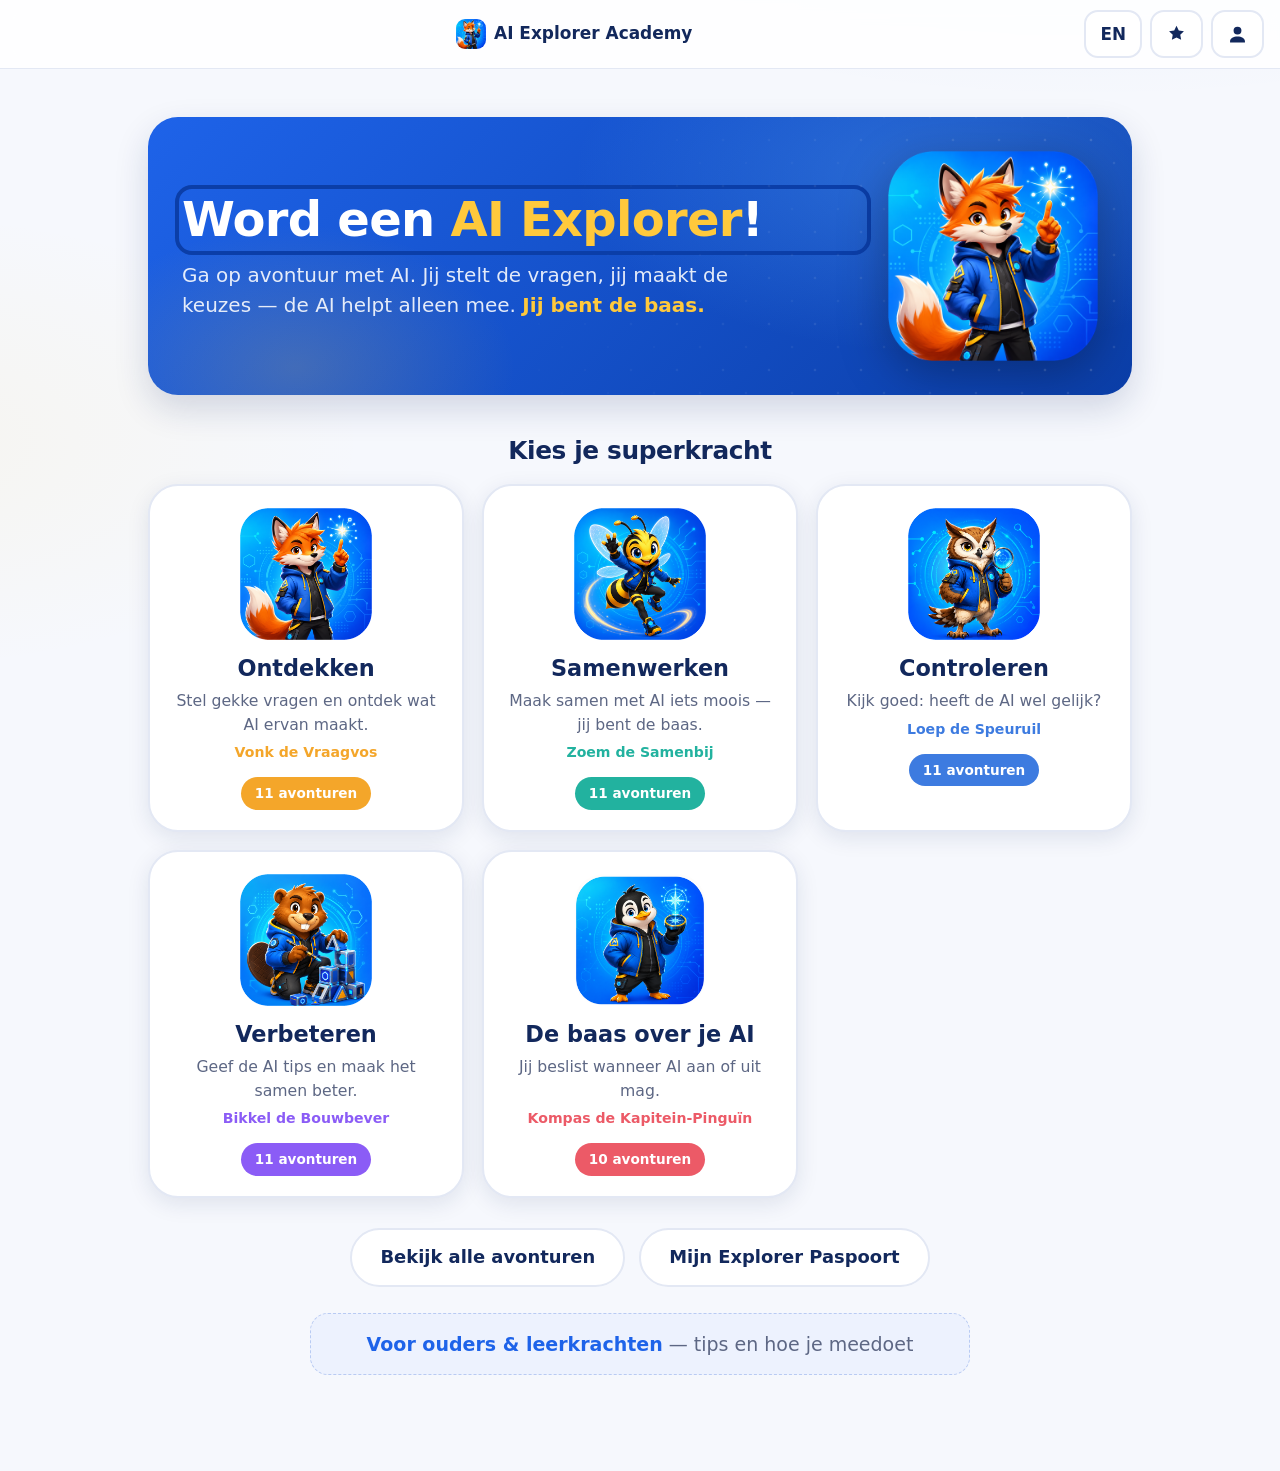
==== app.html @ ae183aa2 "v3.1: verkoopwebsite, paspoort-badges, app op app.html, telefoon-fixes" ====
<!DOCTYPE html>
<html lang="nl">
<head>
  <meta charset="utf-8" />
  <meta name="viewport" content="width=device-width, initial-scale=1, viewport-fit=cover" />
  <meta name="theme-color" content="#FDF9F3" />
  <title>AI Explorer Academy</title>
  <meta name="description" content="Speelse AI-avonturen voor kinderen (9–12) om samen met een volwassene nieuwsgierig, kritisch en zelfstandig met AI te leren omgaan. Playful AI adventures for kids to learn to stay in charge of AI." />
  <meta property="og:title" content="AI Explorer Academy" />
  <meta property="og:description" content="Mini AI-avonturen voor kinderen: AI is het vertrekpunt, niet het eindpunt — de mens houdt de regie." />
  <meta property="og:type" content="website" />
  <link rel="stylesheet" href="styles.css?v=5" />
  <link rel="manifest" href="manifest.json" />
  <link rel="icon" href="icon-192.png" />
  <link rel="apple-touch-icon" href="apple-touch-icon.png" />
</head>
<body>
  <a class="skip-link" href="#app">Naar de inhoud</a>
  <div id="app" role="main">
    <!-- De app wordt hier door app.js opgebouwd. -->
    <noscript>
      <p style="padding:2rem;font-size:1.2rem">
        Zet JavaScript aan om AI Explorer Academy te gebruiken. /
        Please enable JavaScript to use AI Explorer Academy.
      </p>
    </noscript>
  </div>

  <!-- Configuratie & taal -->
  <script src="config.js?v=5"></script>
  <script src="i18n.js?v=5"></script>
  <!-- Kaartdata (data-gedreven; nieuwe kaart = object toevoegen, geen code) -->
  <script src="cards-nl.js?v=5"></script>
  <script src="cards-en.js?v=5"></script>
  <!-- Voortgang lokaal op het apparaat -->
  <script src="storage.js?v=5"></script>
  <!-- De app zelf -->
  <script src="app.js?v=5"></script>
  <script>
    // Installeerbaar + offline (PWA). Werkt alleen via https of localhost;
    // bij openen als los bestand (file://) draait de app gewoon zonder.
    if ('serviceWorker' in navigator &&
        (location.protocol === 'https:' || location.hostname === 'localhost' || location.hostname === '127.0.0.1')) {
      navigator.serviceWorker.register('sw.js').catch(function () {});
    }
  </script>
</body>
</html>
---- styles.css ----
/* ============================================================
   AI Explorer Academy — stijl v3 "Explorer Blue"
   Professioneel en gelikt voor 9–12 jaar (niet kinderachtig):
   diep Explorer-blauw + energiek geel, veel wit, grote tikdoelen,
   hoog contrast. Merktaal volgt de mascotte-artwork.
   ============================================================ */

:root {
  /* Merk */
  --blue: #1E63E9;           /* Explorer-blauw (knoppen, accenten) */
  --blue-deep: #0B3EA8;      /* diep blauw (hero, gradients) */
  --blue-ink: #12285C;       /* donkerblauwe tekst op licht */
  --yellow: #FFC93C;         /* energie-geel (CTA's, highlights) */
  --yellow-deep: #F5A800;

  --bg: #F6F8FD;             /* koel, licht canvas */
  --surface: #FFFFFF;
  --ink: #1C2440;
  --ink-soft: #5D6784;
  --line: #E3E8F4;
  --focus: #0B3EA8;

  --sp: var(--blue);         /* per superpower overschreven */
  --sp-soft: #E4EDFD;

  --radius: 22px;
  --radius-lg: 30px;
  --tap: 56px;
  --shadow: 0 6px 22px rgba(18, 40, 92, 0.10);
  --shadow-lift: 0 14px 34px rgba(18, 40, 92, 0.16);
  --glow: 0 0 0 3px rgba(30, 99, 233, 0.18);

  --font: system-ui, -apple-system, "Segoe UI", Roboto, "Helvetica Neue", Arial, sans-serif;
}

* { box-sizing: border-box; }
html { -webkit-text-size-adjust: 100%; }

body {
  margin: 0;
  font-family: var(--font);
  color: var(--ink);
  background:
    radial-gradient(1200px 500px at 85% -200px, rgba(30, 99, 233, 0.08), transparent 60%),
    radial-gradient(900px 420px at -10% 30%, rgba(255, 201, 60, 0.07), transparent 55%),
    var(--bg);
  font-size: 18px;
  line-height: 1.5;
  -webkit-font-smoothing: antialiased;
}

/* Toegankelijk: zichtbare focus overal */
a:focus-visible, button:focus-visible, input:focus-visible,
textarea:focus-visible, summary:focus-visible, [tabindex]:focus-visible {
  outline: 4px solid var(--focus);
  outline-offset: 3px;
  border-radius: 10px;
}

.skip-link {
  position: absolute; left: -999px; top: 0;
  background: var(--blue-ink); color: #fff; padding: 12px 18px; z-index: 100;
  border-radius: 0 0 12px 0; font-weight: 700; text-decoration: none;
}
.skip-link:focus { left: 0; }

h1, h2, h3 { line-height: 1.15; letter-spacing: -0.015em; }
button { font-family: inherit; cursor: pointer; }
img { max-width: 100%; }

/* ---------- Layout ---------- */
.screen { max-width: 1040px; margin: 0 auto; padding: 20px 20px 90px; }

/* ---------- Topbar ---------- */
.topbar {
  position: sticky; top: 0; z-index: 30;
  display: flex; align-items: center; gap: 12px;
  padding: 10px 16px;
  background: rgba(255, 255, 255, 0.85);
  backdrop-filter: blur(10px);
  border-bottom: 1px solid var(--line);
}
.brand {
  display: flex; align-items: center; gap: 8px;
  margin: 0 auto; text-decoration: none; color: var(--blue-ink);
  font-weight: 900; font-size: 1.06rem;
}
.brand-logo { width: 30px; height: 30px; border-radius: 9px; display: block; }
.brand-name { white-space: nowrap; }
.topnav { display: flex; gap: 8px; }

.iconbtn {
  min-height: 48px; min-width: 48px;
  display: inline-flex; align-items: center; justify-content: center;
  gap: 6px; padding: 0 14px;
  background: var(--surface); border: 2px solid var(--line);
  border-radius: 14px; color: var(--blue-ink); font-weight: 800; font-size: 1.05rem;
  text-decoration: none; transition: border-color .15s ease, box-shadow .15s ease;
}
.iconbtn:hover { border-color: var(--blue); box-shadow: var(--glow); }
.iconbtn svg { display: block; color: var(--blue-ink); }
.iconbtn.ghost { border: none; background: transparent; visibility: hidden; box-shadow: none; }
.iconbtn:active { transform: translateY(1px); }
.iconbtn.adult { font-size: 1.15rem; }

@media (max-width: 560px) { .brand-name { display: none; } }

/* ---------- Home / hero ---------- */
.hero { padding: 22px 0 6px; }
.hero-inner {
  position: relative;
  display: flex; align-items: center; gap: 24px;
  background:
    radial-gradient(600px 300px at 80% 20%, rgba(90, 170, 255, 0.35), transparent 60%),
    radial-gradient(400px 260px at 15% 90%, rgba(255, 201, 60, 0.18), transparent 55%),
    linear-gradient(135deg, #1E63E9 0%, #0B3EA8 100%);
  border-radius: var(--radius-lg);
  padding: 34px 34px;
  color: #fff;
  box-shadow: var(--shadow-lift);
  overflow: hidden;
}
/* subtiel circuit-patroon zoals in de artwork */
.hero-inner::before {
  content: ""; position: absolute; inset: 0; pointer-events: none;
  background-image:
    radial-gradient(rgba(255,255,255,0.16) 1.5px, transparent 1.6px),
    radial-gradient(rgba(255,255,255,0.10) 1.5px, transparent 1.6px);
  background-size: 46px 46px, 46px 46px;
  background-position: 0 0, 23px 23px;
  mask-image: linear-gradient(115deg, transparent 40%, #000 95%);
  -webkit-mask-image: linear-gradient(115deg, transparent 40%, #000 95%);
}
.hero-text { flex: 1; min-width: 0; }
.hero-title { font-size: clamp(1.9rem, 5vw, 3rem); margin: 0 0 12px; font-weight: 900; }
.hero-hi { color: var(--yellow); }
.hero-sub {
  font-size: clamp(1.02rem, 2.2vw, 1.25rem);
  margin: 0; color: rgba(255, 255, 255, 0.88); max-width: 560px;
}
.hero-sub strong { color: var(--yellow); }
.hero-mascot {
  width: clamp(130px, 22vw, 210px); flex-shrink: 0;
  filter: drop-shadow(0 12px 24px rgba(0, 0, 0, 0.3));
}

.section-title { text-align: center; font-size: 1.55rem; margin: 36px 0 18px; color: var(--blue-ink); }

/* ---------- Superpower-tegels ---------- */
.power-grid {
  display: grid; gap: 18px;
  grid-template-columns: repeat(auto-fit, minmax(280px, 1fr));
}
.power-tile {
  display: flex; flex-direction: column; align-items: center; text-align: center; gap: 4px;
  padding: 22px 20px 20px; border-radius: var(--radius-lg);
  background: var(--surface); border: 2px solid var(--line);
  box-shadow: var(--shadow); text-decoration: none; color: var(--ink);
  transition: transform .14s ease, box-shadow .14s ease, border-color .14s ease;
}
.power-tile:hover {
  transform: translateY(-5px);
  box-shadow: var(--shadow-lift);
  border-color: var(--sp);
}
.power-img { width: 132px; height: 132px; border-radius: 26px; }
.power-name { font-size: 1.4rem; font-weight: 900; color: var(--blue-ink); margin-top: 8px; }
.power-desc { color: var(--ink-soft); font-size: 0.98rem; }
.power-mascot { font-size: .88rem; font-weight: 700; color: var(--sp); margin-top: 2px; }
.power-count {
  margin-top: 10px;
  background: var(--sp); color: #fff; font-weight: 800; font-size: .85rem;
  padding: 6px 14px; border-radius: 999px;
}

.home-actions {
  display: flex; flex-wrap: wrap; gap: 14px; justify-content: center;
  margin: 30px 0 20px;
}
.bigbtn {
  min-height: var(--tap);
  display: inline-flex; align-items: center; justify-content: center; gap: 8px;
  padding: 14px 28px; border-radius: 999px;
  font-size: 1.12rem; font-weight: 900; text-decoration: none;
  border: none; transition: transform .12s ease, box-shadow .12s ease, filter .12s ease;
}
.bigbtn.primary {
  background: var(--yellow); color: var(--blue-ink);
  box-shadow: 0 6px 0 var(--yellow-deep), var(--shadow);
}
.bigbtn.primary:active { transform: translateY(3px); box-shadow: 0 3px 0 var(--yellow-deep); }
.bigbtn.ghost { background: var(--surface); color: var(--blue-ink); border: 2px solid var(--line); }
.bigbtn.ghost:hover { border-color: var(--blue); box-shadow: var(--glow); }

.adult-strip {
  display: block; text-align: center; margin: 26px auto 0; max-width: 660px;
  padding: 16px; border-radius: 18px; text-decoration: none;
  background: #EDF2FE; color: var(--ink-soft); border: 1px dashed #B9CBF3;
}
.adult-strip strong { color: var(--blue); }

/* ---------- Bibliotheek ---------- */
.screen-title { font-size: 1.85rem; margin: 8px 0 18px; color: var(--blue-ink); }

.filters {
  background: var(--surface); border: 1px solid var(--line);
  border-radius: var(--radius); padding: 14px 16px; box-shadow: var(--shadow);
  margin-bottom: 16px;
}
.frow { display: flex; flex-wrap: wrap; align-items: center; gap: 10px; padding: 6px 0; }
.frow + .frow { border-top: 1px solid var(--line); }
.frow-label { min-width: 104px; font-weight: 800; color: var(--ink-soft); }
.frow-chips { display: flex; flex-wrap: wrap; gap: 8px; }

.fchip {
  min-height: 44px; padding: 8px 14px;
  border-radius: 999px; border: 2px solid var(--line);
  background: var(--surface); color: var(--ink); font-weight: 700; font-size: .95rem;
  display: inline-flex; align-items: center; gap: 7px;
}
.fchip-sym { width: 20px; height: 20px; border-radius: 5px; }
.fchip .fcount {
  font-size: .78rem; font-weight: 800; color: var(--blue);
  background: #E4EDFD; border-radius: 999px; padding: 2px 8px;
}
.fchip.active { background: var(--blue); color: #fff; border-color: var(--blue); }
.fchip.active .fcount { background: rgba(255, 255, 255, 0.25); color: #fff; }
.fchip.zero { opacity: .38; cursor: not-allowed; }
.fchip:not(.zero):not(.active):hover { border-color: var(--blue); }
.fchip:active:not(.zero) { transform: translateY(1px); }

.clear-filters {
  margin-top: 8px; background: transparent; border: none;
  color: #D14343; font-weight: 800; padding: 8px 4px; font-size: 1rem;
}
.clear-filters[hidden] { display: none; }

.result-count { color: var(--ink-soft); font-weight: 700; margin: 6px 2px 14px; }

.tile-grid {
  display: grid; gap: 16px;
  grid-template-columns: repeat(auto-fill, minmax(260px, 1fr));
}
.tile {
  display: flex; flex-direction: column; gap: 10px;
  padding: 18px; border-radius: var(--radius);
  background: var(--surface); border: 2px solid var(--line);
  border-top: 8px solid var(--sp);
  box-shadow: var(--shadow); text-decoration: none; color: var(--ink);
  transition: transform .13s ease, box-shadow .13s ease, border-color .13s ease;
}
.tile:hover { transform: translateY(-4px); box-shadow: var(--shadow-lift); border-color: var(--sp); }
.tile-top { display: flex; justify-content: space-between; align-items: center; }
.tile-sp {
  display: inline-flex; align-items: center; gap: 7px;
  font-weight: 800; font-size: .85rem; color: var(--blue-ink);
}
.tile-symbol { width: 30px; height: 30px; border-radius: 8px; }
.tile-fav {
  width: 28px; height: 28px; border-radius: 50%; flex-shrink: 0;
  display: inline-flex; align-items: center; justify-content: center;
  font-size: 1rem; font-weight: 900;
}
.fav-badge { background: #FFF3CD; color: var(--yellow-deep); border: 2px solid var(--yellow-deep); }
.done-badge { background: #E3F5EC; color: #2FA36B; border: 2px solid #2FA36B; }
.tile-title { font-size: 1.22rem; margin: 0; font-weight: 800; }
.tile-meta { display: flex; flex-wrap: wrap; gap: 6px; margin-top: auto; }

.lvl-badge {
  display: inline-flex; align-items: center; gap: 4px;
  background: var(--sp-soft); color: var(--blue-ink);
  font-weight: 800; font-size: .8rem; padding: 4px 10px; border-radius: 999px;
}
.chip {
  display: inline-flex; align-items: center; gap: 4px;
  background: #F0F3FA; color: var(--ink-soft);
  font-weight: 600; font-size: .8rem; padding: 4px 10px; border-radius: 999px;
}
.empty {
  grid-column: 1 / -1; text-align: center; padding: 50px 20px;
  color: var(--ink-soft); font-size: 1.2rem;
}

/* ---------- Kaartdetail ---------- */
.detail-head { margin-bottom: 16px; }
.detail-crumbs {
  display: flex; align-items: center; gap: 8px;
  color: var(--ink-soft); font-weight: 700; font-size: .95rem;
}
.crumb-symbol { width: 26px; height: 26px; border-radius: 7px; }
.detail-title { font-size: clamp(1.6rem, 4vw, 2.3rem); margin: 6px 0 14px; color: var(--blue-ink); }

.progress { height: 14px; background: var(--sp-soft); border-radius: 999px; overflow: hidden; }
.progress-bar {
  height: 100%; border-radius: 999px;
  background: linear-gradient(90deg, var(--sp), var(--blue));
  transition: width .3s ease;
}
.progress-label { margin-top: 8px; font-weight: 700; color: var(--ink-soft); }

.step-card {
  background: var(--surface); border: 2px solid var(--line);
  border-top: 10px solid var(--sp);
  border-radius: var(--radius-lg); padding: 30px 26px;
  box-shadow: var(--shadow); min-height: 300px;
  display: flex; flex-direction: column; justify-content: center;
}
.step { animation: fade .25s ease; }
@keyframes fade { from { opacity: 0; transform: translateY(6px); } to { opacity: 1; transform: none; } }

.step-emoji { font-size: 3.4rem; text-align: center; margin-bottom: 10px; }
.mascot-img {
  width: 150px; height: 150px; border-radius: 30px;
  display: block; margin: 0 auto 10px;
  box-shadow: var(--shadow);
}
.mascot-name {
  text-align: center; font-weight: 800; color: var(--sp);
  font-size: 1rem; margin-bottom: 14px;
}
.step-h { font-size: 1.5rem; margin: 0 0 14px; color: var(--blue-ink); }
.big-text { font-size: clamp(1.28rem, 3.1vw, 1.65rem); font-weight: 800; margin: 0 0 12px; }
.mid-text { font-size: 1.18rem; margin: 0 0 16px; }
.step-uitdaging, .step-keuze, .step-slot { text-align: center; }

.mini-meta { display: flex; flex-wrap: wrap; gap: 8px; justify-content: center; margin: 10px 0; }

.readbtn {
  align-self: center; margin-top: 10px;
  background: var(--sp-soft); border: none; color: var(--blue-ink);
  font-weight: 800; padding: 10px 18px; border-radius: 999px; font-size: 1rem;
  min-height: 44px;
}

.hint { color: var(--ink-soft); font-size: .98rem; }

/* Stappenlijst met vinkjes */
.do-list { list-style: none; padding: 0; margin: 0; display: grid; gap: 12px; }
.do-check {
  display: flex; align-items: center; gap: 14px;
  padding: 14px 16px; border: 2px solid var(--line); border-radius: 16px;
  background: #FAFBFE; cursor: pointer; min-height: var(--tap);
  transition: border-color .12s ease;
}
.do-check:hover { border-color: var(--sp); }
.do-check input { width: 26px; height: 26px; accent-color: var(--sp); flex-shrink: 0; }
.do-check input:checked ~ .do-text { text-decoration: line-through; color: var(--ink-soft); }
.do-num {
  flex-shrink: 0; width: 32px; height: 32px; border-radius: 50%;
  background: var(--sp); color: #fff; font-weight: 800;
  display: inline-flex; align-items: center; justify-content: center;
}
.do-text { font-size: 1.08rem; }

/* Het AI-moment ín de stappenlijst (workflow-fix) */
.do-ai { list-style: none; }
.ai-block {
  border: 2px solid var(--blue);
  background: linear-gradient(180deg, #EAF1FE, #F6F9FF);
  border-radius: 18px; padding: 16px 18px;
  box-shadow: var(--glow);
}
.ai-block-head { font-weight: 900; color: var(--blue-ink); font-size: 1.08rem; margin-bottom: 6px; }
.ai-block-uitleg { margin: 0 0 12px; font-size: 1rem; }

/* Prompt-box (kopieerbaar) */
.prompt-box {
  background: var(--surface); border: 2px dashed var(--blue);
  border-radius: 16px; padding: 14px; margin: 0 0 12px;
}
.prompt-label { font-weight: 800; color: var(--blue-ink); margin-bottom: 8px; }
.prompt-text {
  background: #F6F8FD; border-radius: 12px; padding: 14px;
  font-size: 1.02rem; margin: 0 0 12px; white-space: pre-wrap;
}
.copybtn {
  width: 100%; min-height: var(--tap);
  background: var(--yellow); color: var(--blue-ink); border: none; border-radius: 14px;
  font-size: 1.12rem; font-weight: 900;
  box-shadow: 0 4px 0 var(--yellow-deep);
}
.copybtn:active { transform: translateY(2px); box-shadow: 0 2px 0 var(--yellow-deep); }
.copybtn.copied { background: #35B274; color: #fff; box-shadow: 0 4px 0 #238554; }
.tool-note {
  background: #FFF7E0; border: 1px solid #F1DA9B; border-radius: 14px;
  padding: 12px 14px; color: #6B5A22; font-size: .95rem; margin: 0;
}

/* Reflectie */
.refl-label { display: block; font-weight: 700; margin: 6px 0; }
.refl-input {
  width: 100%; border: 2px solid var(--line); border-radius: 14px;
  padding: 14px; font-size: 1.05rem; font-family: inherit; resize: vertical;
}
.refl-input:focus { border-color: var(--blue); }

/* Afsluiting */
.leer-box {
  background: var(--sp-soft); border-radius: 14px; padding: 14px 16px;
  margin: 6px auto 14px; max-width: 580px; font-size: 1.08rem;
}
.regie-line { font-size: 1.08rem; }
.rate { margin: 16px 0; }
.rate-q { font-size: 1.3rem; font-weight: 800; margin: 0 0 10px; }
.rate-btns { display: flex; gap: 16px; justify-content: center; }
.ratebtn {
  width: 76px; height: 76px; border-radius: 50%;
  border: 3px solid var(--line); background: var(--surface);
  display: inline-flex; align-items: center; justify-content: center;
  color: var(--ink-soft);
  transition: transform .12s ease, border-color .12s ease, color .12s ease;
}
.ratebtn:hover { border-color: var(--blue); color: var(--blue); }
.ratebtn.active { border-color: var(--blue); background: var(--sp-soft); color: var(--blue); transform: scale(1.1); }
.ratebtn[data-rate="down"].active { border-color: #D14343; color: #D14343; background: #FBEBEB; }

.bonus-box {
  background: linear-gradient(135deg, #FFF7E0, #EAF1FE);
  border: 2px dashed var(--yellow-deep); border-radius: 18px;
  padding: 16px 18px; margin: 16px auto 0; max-width: 580px; text-align: left;
}
.bonus-title { font-weight: 900; margin-bottom: 6px; color: var(--blue-ink); }
.bonus-text { margin: 0; font-size: 1.02rem; }

.slot-actions { display: flex; flex-direction: column; gap: 12px; align-items: center; margin-top: 18px; }
.slot-actions .bigbtn { width: 100%; max-width: 380px; }

/* Stap-navigatie */
.stepnav { display: flex; gap: 14px; justify-content: space-between; margin-top: 20px; }
.navbtn {
  min-height: var(--tap); padding: 14px 28px; border-radius: 999px;
  font-size: 1.12rem; font-weight: 900; border: none;
}
.navbtn.next {
  background: var(--blue); color: #fff; margin-left: auto;
  box-shadow: 0 5px 0 var(--blue-deep), var(--shadow);
}
.navbtn.next:active { transform: translateY(3px); box-shadow: 0 2px 0 var(--blue-deep); }
.navbtn.back { background: var(--surface); color: var(--blue-ink); border: 2px solid var(--line); }

/* ---------- Explorer Paspoort ---------- */
.pp-summary { display: flex; gap: 16px; justify-content: center; flex-wrap: wrap; margin: 6px 0 14px; }
.pp-stat {
  background: var(--surface); border: 2px solid var(--line); border-radius: 20px;
  padding: 18px 28px; text-align: center; box-shadow: var(--shadow); min-width: 165px;
}
.pp-num { display: block; font-size: 2.6rem; font-weight: 900; color: var(--blue); }
.pp-lbl { color: var(--ink-soft); font-weight: 700; }
.pp-cheer { text-align: center; font-size: 1.2rem; font-weight: 700; margin: 6px 0 20px; }

.pp-blocks { display: grid; gap: 16px; }
.pp-block {
  background: var(--surface); border: 2px solid var(--line);
  border-left: 10px solid var(--sp);
  border-radius: var(--radius); padding: 18px 20px; box-shadow: var(--shadow);
}
.pp-head { display: flex; align-items: center; gap: 14px; margin-bottom: 12px; }
.pp-img { width: 68px; height: 68px; border-radius: 50%; flex-shrink: 0; }
.pp-name { font-size: 1.3rem; margin: 0; color: var(--blue-ink); }
.pp-master { font-size: .9rem; color: var(--yellow-deep); }
.pp-sub { margin: 2px 0 0; color: var(--ink-soft); font-weight: 600; }
.stamps { display: flex; flex-wrap: wrap; gap: 10px; margin-top: 14px; }
.stamp {
  width: 50px; height: 50px; border-radius: 50%;
  display: inline-flex; align-items: center; justify-content: center;
  font-size: 1.35rem; border: 2px dashed var(--line); background: #FAFBFE;
}
.stamp.off { color: #C4CBDD; }
.stamp.on { border-style: solid; border-color: var(--sp); background: var(--sp-soft); }
.stamp.fav { border-style: solid; border-color: var(--yellow-deep); background: #FFF3CD; transform: rotate(-6deg); }
.pp-foot {
  text-align: center; color: var(--ink-soft); margin-top: 24px;
  max-width: 640px; margin-left: auto; margin-right: auto;
}

/* ---------- Begeleidersmodus ---------- */
.g-intro {
  background: var(--surface); border: 1px solid var(--line); border-radius: var(--radius);
  padding: 20px 22px; box-shadow: var(--shadow); margin-bottom: 10px;
}
.g-intro p { margin: 0 0 12px; }
.g-intro p:last-child { margin-bottom: 0; }
.g-philo { background: #EDF2FE; border-radius: 12px; padding: 12px 14px; }
.g-privacy { background: #E9F6F0; border-radius: 12px; padding: 12px 14px; }

.g-groups { display: grid; gap: 22px; }
.g-group-title {
  display: flex; align-items: center; gap: 10px;
  font-size: 1.3rem; margin: 8px 0 10px; padding-left: 12px;
  border-left: 8px solid var(--sp); color: var(--blue-ink);
}
.g-group-sym { width: 28px; height: 28px; border-radius: 7px; }
.g-lvl {
  width: 30px; height: 30px; border-radius: 50%; flex-shrink: 0;
  background: var(--sp-soft); color: var(--blue-ink);
  display: inline-flex; align-items: center; justify-content: center;
  font-weight: 900; font-size: 1rem;
}
.g-card {
  background: var(--surface); border: 1px solid var(--line); border-radius: 16px;
  margin-bottom: 10px; overflow: hidden;
}
.g-card summary {
  display: flex; align-items: center; gap: 12px; padding: 16px 18px;
  cursor: pointer; font-weight: 700; min-height: var(--tap); list-style: none;
}
.g-card summary::-webkit-details-marker { display: none; }
.g-lvl { font-size: 1.3rem; }
.g-title { flex: 1; }
.g-rate { font-size: 1.2rem; }
.g-body { padding: 0 18px 18px; border-top: 1px solid var(--line); }
.g-tip { background: #FFF7E0; border-radius: 12px; padding: 12px 14px; margin: 14px 0; }
.g-comp-label { font-weight: 700; margin: 8px 0 6px; color: var(--ink-soft); }
.g-comps { display: flex; flex-wrap: wrap; gap: 6px; }

.g-feedback { margin-top: 16px; border-top: 1px dashed var(--line); padding-top: 12px; }
.g-fb-title { font-weight: 800; margin: 0 0 10px; }
.g-fb-row {
  display: flex; flex-wrap: wrap; align-items: center; gap: 10px;
  justify-content: space-between; padding: 8px 0;
}
.g-fb-q { font-weight: 600; }
.g-fb-a { display: flex; gap: 8px; align-items: center; color: var(--ink-soft); }
.fb-btn {
  min-height: 44px; padding: 8px 18px; border-radius: 999px;
  border: 2px solid var(--line); background: var(--surface); font-weight: 800;
}
.fb-btn.yes { background: #2FA36B; color: #fff; border-color: #2FA36B; }
.fb-btn.no { background: #E1544F; color: #fff; border-color: #E1544F; }

.g-reset-wrap { text-align: center; margin-top: 30px; }
.g-reset {
  min-height: var(--tap); padding: 14px 24px; border-radius: 14px;
  border: 2px solid #E9C3C3; background: #FBEBEB; color: #A23A3A; font-weight: 800;
}

/* ---------- Confetti ---------- */
.confetti-holder { position: fixed; inset: 0; pointer-events: none; z-index: 90; overflow: hidden; }
.confetti-piece {
  position: absolute; top: -20px; width: 12px; height: 18px; border-radius: 3px;
  opacity: .95; animation: confetti-fall linear forwards;
}
@keyframes confetti-fall {
  0%   { transform: translateY(-20px) rotate(0deg); }
  100% { transform: translateY(110vh) rotate(540deg); opacity: .7; }
}

/* ---------- Telefoon ---------- */
@media (max-width: 560px) {
  body { font-size: 17px; }
  .screen { padding: 16px 14px 70px; }
  .topbar { gap: 8px; padding: 8px 10px; }
  .iconbtn { min-width: 44px; padding: 0 10px; font-size: 1rem; }
  .langbtn { font-weight: 800; }

  .hero-inner { flex-direction: column-reverse; text-align: center; padding: 26px 20px; gap: 8px; }
  .hero-mascot { width: 130px; }
  .hero-sub { margin: 0 auto; }

  .frow { flex-direction: column; align-items: stretch; gap: 6px; padding: 8px 0; }
  .frow-label { min-width: 0; font-size: .92rem; }
  .frow-chips {
    flex-wrap: nowrap; overflow-x: auto; gap: 8px;
    width: 100%; max-width: 100%;
    padding-bottom: 4px; -webkit-overflow-scrolling: touch;
    scrollbar-width: thin; scroll-snap-type: x proximity;
  }
  .frow-label { max-width: 100%; }
  .frow-chips::-webkit-scrollbar { height: 5px; }
  .frow-chips::-webkit-scrollbar-thumb { background: var(--line); border-radius: 999px; }
  .fchip { flex: 0 0 auto; scroll-snap-align: start; }

  .tile-grid { grid-template-columns: 1fr; }
  .step-card { padding: 22px 16px; min-height: 220px; }
  .step-emoji { font-size: 2.8rem; }
  .mascot-img { width: 116px; height: 116px; }
  .stepnav { gap: 10px; }
  .navbtn { padding: 13px 18px; font-size: 1.05rem; }
  .power-tile { padding: 20px 16px; }
  .power-img { width: 108px; height: 108px; }
  .pp-summary { gap: 10px; }
  .pp-stat { min-width: 130px; padding: 14px 18px; }
  .g-fb-row { flex-direction: column; align-items: flex-start; gap: 6px; }
}

/* ---------- Groot scherm ---------- */
@media (min-width: 720px) {
  body { font-size: 19px; }
  .screen { padding: 26px 28px 96px; }
}

/* ---------- Reduced motion ---------- */
@media (prefers-reduced-motion: reduce) {
  * { animation: none !important; transition: none !important; }
}
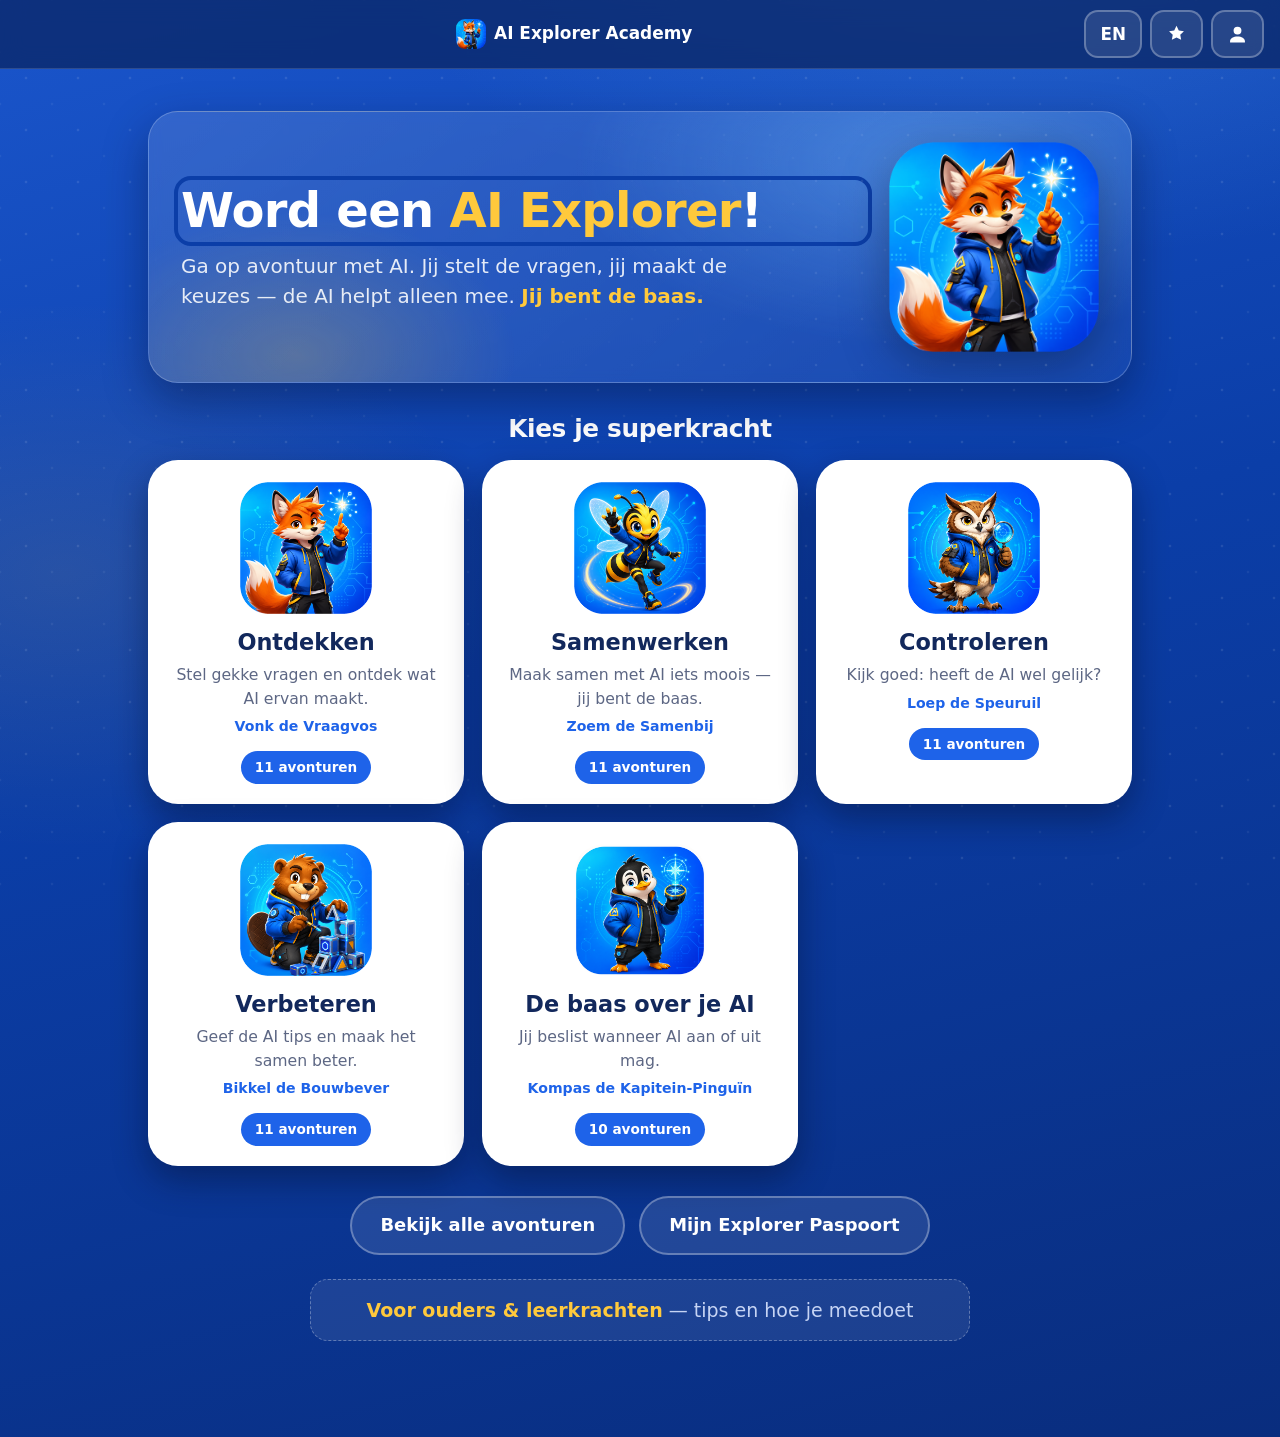
==== commit 12a7f54f: "v3.3: wachtlijst-formulier, testimonials, app-restyling Explorer-wereld" ====
--- a/app.html
+++ b/app.html
@@ -9,7 +9,7 @@
   <meta property="og:title" content="AI Explorer Academy" />
   <meta property="og:description" content="Mini AI-avonturen voor kinderen: AI is het vertrekpunt, niet het eindpunt — de mens houdt de regie." />
   <meta property="og:type" content="website" />
-  <link rel="stylesheet" href="styles.css?v=5" />
+  <link rel="stylesheet" href="styles.css?v=7" />
   <link rel="manifest" href="manifest.json" />
   <link rel="icon" href="icon-192.png" />
   <link rel="apple-touch-icon" href="apple-touch-icon.png" />
@@ -27,15 +27,15 @@
   </div>
 
   <!-- Configuratie & taal -->
-  <script src="config.js?v=5"></script>
-  <script src="i18n.js?v=5"></script>
+  <script src="config.js?v=7"></script>
+  <script src="i18n.js?v=7"></script>
   <!-- Kaartdata (data-gedreven; nieuwe kaart = object toevoegen, geen code) -->
-  <script src="cards-nl.js?v=5"></script>
-  <script src="cards-en.js?v=5"></script>
+  <script src="cards-nl.js?v=7"></script>
+  <script src="cards-en.js?v=7"></script>
   <!-- Voortgang lokaal op het apparaat -->
-  <script src="storage.js?v=5"></script>
+  <script src="storage.js?v=7"></script>
   <!-- De app zelf -->
-  <script src="app.js?v=5"></script>
+  <script src="app.js?v=7"></script>
   <script>
     // Installeerbaar + offline (PWA). Werkt alleen via https of localhost;
     // bij openen als los bestand (file://) draait de app gewoon zonder.
--- a/styles.css
+++ b/styles.css
@@ -40,14 +40,28 @@
   margin: 0;
   font-family: var(--font);
   color: var(--ink);
+  /* De Explorer-wereld: diep blauw zoals de mascotte-artwork */
   background:
-    radial-gradient(1200px 500px at 85% -200px, rgba(30, 99, 233, 0.08), transparent 60%),
-    radial-gradient(900px 420px at -10% 30%, rgba(255, 201, 60, 0.07), transparent 55%),
-    var(--bg);
+    radial-gradient(1100px 600px at 80% -100px, rgba(90, 170, 255, 0.28), transparent 60%),
+    radial-gradient(800px 500px at 5% 40%, rgba(255, 201, 60, 0.10), transparent 55%),
+    linear-gradient(165deg, #1A55CB 0%, #0B3EA8 45%, #092D7E 100%);
+  background-attachment: scroll;
+  min-height: 100vh;
   font-size: 18px;
   line-height: 1.5;
   -webkit-font-smoothing: antialiased;
-}
+  position: relative;
+}
+/* Subtiel circuit-patroon over de hele wereld */
+body::before {
+  content: ""; position: fixed; inset: 0; pointer-events: none; z-index: 0;
+  background-image:
+    radial-gradient(rgba(255,255,255,0.10) 1.5px, transparent 1.6px),
+    radial-gradient(rgba(255,255,255,0.06) 1.5px, transparent 1.6px);
+  background-size: 52px 52px, 52px 52px;
+  background-position: 0 0, 26px 26px;
+}
+#app { position: relative; z-index: 1; }
 
 /* Toegankelijk: zichtbare focus overal */
 a:focus-visible, button:focus-visible, input:focus-visible,
@@ -69,20 +83,28 @@
 img { max-width: 100%; }
 
 /* ---------- Layout ---------- */
-.screen { max-width: 1040px; margin: 0 auto; padding: 20px 20px 90px; }
+.screen { max-width: 1040px; margin: 0 auto; padding: 16px 20px 70px; }
+
+/* Tekst die direct op de blauwe wereld staat */
+.screen-title, .section-title { color: #fff; }
+.result-count, .progress-label, .detail-crumbs { color: #C6D4F4; }
+.detail-title { color: #fff; }
+.pp-cheer { color: #fff; }
+.pp-foot, .g-reset-wrap .hint { color: #B9C6E4; }
+.hero-sub strong { color: var(--yellow); }
 
 /* ---------- Topbar ---------- */
 .topbar {
   position: sticky; top: 0; z-index: 30;
   display: flex; align-items: center; gap: 12px;
   padding: 10px 16px;
-  background: rgba(255, 255, 255, 0.85);
-  backdrop-filter: blur(10px);
-  border-bottom: 1px solid var(--line);
+  background: rgba(9, 35, 96, 0.72);
+  backdrop-filter: blur(12px);
+  border-bottom: 1px solid rgba(255, 255, 255, 0.14);
 }
 .brand {
   display: flex; align-items: center; gap: 8px;
-  margin: 0 auto; text-decoration: none; color: var(--blue-ink);
+  margin: 0 auto; text-decoration: none; color: #fff;
   font-weight: 900; font-size: 1.06rem;
 }
 .brand-logo { width: 30px; height: 30px; border-radius: 9px; display: block; }
@@ -93,12 +115,12 @@
   min-height: 48px; min-width: 48px;
   display: inline-flex; align-items: center; justify-content: center;
   gap: 6px; padding: 0 14px;
-  background: var(--surface); border: 2px solid var(--line);
-  border-radius: 14px; color: var(--blue-ink); font-weight: 800; font-size: 1.05rem;
-  text-decoration: none; transition: border-color .15s ease, box-shadow .15s ease;
-}
-.iconbtn:hover { border-color: var(--blue); box-shadow: var(--glow); }
-.iconbtn svg { display: block; color: var(--blue-ink); }
+  background: rgba(255, 255, 255, 0.10); border: 2px solid rgba(255, 255, 255, 0.28);
+  border-radius: 14px; color: #fff; font-weight: 800; font-size: 1.05rem;
+  text-decoration: none; transition: border-color .15s ease, background .15s ease;
+}
+.iconbtn:hover { border-color: var(--yellow); background: rgba(255, 255, 255, 0.18); }
+.iconbtn svg { display: block; color: #fff; }
 .iconbtn.ghost { border: none; background: transparent; visibility: hidden; box-shadow: none; }
 .iconbtn:active { transform: translateY(1px); }
 .iconbtn.adult { font-size: 1.15rem; }
@@ -106,19 +128,21 @@
 @media (max-width: 560px) { .brand-name { display: none; } }
 
 /* ---------- Home / hero ---------- */
-.hero { padding: 22px 0 6px; }
+.hero { padding: 16px 0 4px; }
 .hero-inner {
   position: relative;
   display: flex; align-items: center; gap: 24px;
   background:
-    radial-gradient(600px 300px at 80% 20%, rgba(90, 170, 255, 0.35), transparent 60%),
-    radial-gradient(400px 260px at 15% 90%, rgba(255, 201, 60, 0.18), transparent 55%),
-    linear-gradient(135deg, #1E63E9 0%, #0B3EA8 100%);
+    radial-gradient(600px 300px at 80% 20%, rgba(120, 190, 255, 0.40), transparent 60%),
+    radial-gradient(400px 260px at 15% 90%, rgba(255, 201, 60, 0.22), transparent 55%),
+    linear-gradient(135deg, rgba(255, 255, 255, 0.12), rgba(255, 255, 255, 0.04));
+  border: 1px solid rgba(255, 255, 255, 0.22);
   border-radius: var(--radius-lg);
-  padding: 34px 34px;
+  padding: 30px 32px;
   color: #fff;
-  box-shadow: var(--shadow-lift);
+  box-shadow: 0 18px 44px rgba(4, 16, 48, 0.4);
   overflow: hidden;
+  backdrop-filter: blur(6px);
 }
 /* subtiel circuit-patroon zoals in de artwork */
 .hero-inner::before {
@@ -144,7 +168,7 @@
   filter: drop-shadow(0 12px 24px rgba(0, 0, 0, 0.3));
 }
 
-.section-title { text-align: center; font-size: 1.55rem; margin: 36px 0 18px; color: var(--blue-ink); }
+.section-title { text-align: center; font-size: 1.55rem; margin: 28px 0 16px; }
 
 /* ---------- Superpower-tegels ---------- */
 .power-grid {
@@ -153,15 +177,16 @@
 }
 .power-tile {
   display: flex; flex-direction: column; align-items: center; text-align: center; gap: 4px;
-  padding: 22px 20px 20px; border-radius: var(--radius-lg);
-  background: var(--surface); border: 2px solid var(--line);
-  box-shadow: var(--shadow); text-decoration: none; color: var(--ink);
+  padding: 20px 18px 18px; border-radius: var(--radius-lg);
+  background: var(--surface); border: 2px solid transparent;
+  box-shadow: 0 14px 34px rgba(4, 16, 48, 0.45);
+  text-decoration: none; color: var(--ink);
   transition: transform .14s ease, box-shadow .14s ease, border-color .14s ease;
 }
 .power-tile:hover {
   transform: translateY(-5px);
-  box-shadow: var(--shadow-lift);
-  border-color: var(--sp);
+  box-shadow: 0 20px 44px rgba(4, 16, 48, 0.55);
+  border-color: var(--yellow);
 }
 .power-img { width: 132px; height: 132px; border-radius: 26px; }
 .power-name { font-size: 1.4rem; font-weight: 900; color: var(--blue-ink); margin-top: 8px; }
@@ -189,15 +214,20 @@
   box-shadow: 0 6px 0 var(--yellow-deep), var(--shadow);
 }
 .bigbtn.primary:active { transform: translateY(3px); box-shadow: 0 3px 0 var(--yellow-deep); }
-.bigbtn.ghost { background: var(--surface); color: var(--blue-ink); border: 2px solid var(--line); }
-.bigbtn.ghost:hover { border-color: var(--blue); box-shadow: var(--glow); }
+.bigbtn.ghost {
+  background: rgba(255, 255, 255, 0.10); color: #fff;
+  border: 2px solid rgba(255, 255, 255, 0.30);
+}
+.bigbtn.ghost:hover { border-color: var(--yellow); background: rgba(255, 255, 255, 0.16); }
 
 .adult-strip {
-  display: block; text-align: center; margin: 26px auto 0; max-width: 660px;
+  display: block; text-align: center; margin: 24px auto 0; max-width: 660px;
   padding: 16px; border-radius: 18px; text-decoration: none;
-  background: #EDF2FE; color: var(--ink-soft); border: 1px dashed #B9CBF3;
-}
-.adult-strip strong { color: var(--blue); }
+  background: rgba(255, 255, 255, 0.08); color: #C6D4F4;
+  border: 1px dashed rgba(255, 255, 255, 0.30);
+}
+.adult-strip:hover { background: rgba(255, 255, 255, 0.14); }
+.adult-strip strong { color: var(--yellow); }
 
 /* ---------- Bibliotheek ---------- */
 .screen-title { font-size: 1.85rem; margin: 8px 0 18px; color: var(--blue-ink); }
@@ -243,13 +273,13 @@
 }
 .tile {
   display: flex; flex-direction: column; gap: 10px;
-  padding: 18px; border-radius: var(--radius);
-  background: var(--surface); border: 2px solid var(--line);
-  border-top: 8px solid var(--sp);
-  box-shadow: var(--shadow); text-decoration: none; color: var(--ink);
+  padding: 16px; border-radius: var(--radius);
+  background: var(--surface); border: 2px solid transparent;
+  box-shadow: 0 12px 30px rgba(4, 16, 48, 0.40);
+  text-decoration: none; color: var(--ink);
   transition: transform .13s ease, box-shadow .13s ease, border-color .13s ease;
 }
-.tile:hover { transform: translateY(-4px); box-shadow: var(--shadow-lift); border-color: var(--sp); }
+.tile:hover { transform: translateY(-4px); box-shadow: 0 18px 40px rgba(4, 16, 48, 0.5); border-color: var(--yellow); }
 .tile-top { display: flex; justify-content: space-between; align-items: center; }
 .tile-sp {
   display: inline-flex; align-items: center; gap: 7px;
@@ -290,19 +320,20 @@
 .crumb-symbol { width: 26px; height: 26px; border-radius: 7px; }
 .detail-title { font-size: clamp(1.6rem, 4vw, 2.3rem); margin: 6px 0 14px; color: var(--blue-ink); }
 
-.progress { height: 14px; background: var(--sp-soft); border-radius: 999px; overflow: hidden; }
+.progress { height: 14px; background: rgba(255, 255, 255, 0.22); border-radius: 999px; overflow: hidden; }
+.pp-block .progress { background: var(--sp-soft); }
 .progress-bar {
   height: 100%; border-radius: 999px;
-  background: linear-gradient(90deg, var(--sp), var(--blue));
+  background: linear-gradient(90deg, var(--yellow), var(--yellow-deep));
   transition: width .3s ease;
 }
+.pp-block .progress-bar { background: linear-gradient(90deg, var(--blue), var(--blue-deep)); }
 .progress-label { margin-top: 8px; font-weight: 700; color: var(--ink-soft); }
 
 .step-card {
-  background: var(--surface); border: 2px solid var(--line);
-  border-top: 10px solid var(--sp);
-  border-radius: var(--radius-lg); padding: 30px 26px;
-  box-shadow: var(--shadow); min-height: 300px;
+  background: var(--surface); border: none;
+  border-radius: var(--radius-lg); padding: 28px 26px;
+  box-shadow: 0 18px 44px rgba(4, 16, 48, 0.45); min-height: 280px;
   display: flex; flex-direction: column; justify-content: center;
 }
 .step { animation: fade .25s ease; }
@@ -436,7 +467,10 @@
   box-shadow: 0 5px 0 var(--blue-deep), var(--shadow);
 }
 .navbtn.next:active { transform: translateY(3px); box-shadow: 0 2px 0 var(--blue-deep); }
-.navbtn.back { background: var(--surface); color: var(--blue-ink); border: 2px solid var(--line); }
+.navbtn.back {
+  background: rgba(255, 255, 255, 0.10); color: #fff;
+  border: 2px solid rgba(255, 255, 255, 0.30);
+}
 
 /* ---------- Explorer Paspoort ---------- */
 .pp-summary { display: flex; gap: 16px; justify-content: center; flex-wrap: wrap; margin: 6px 0 14px; }
@@ -593,3 +627,14 @@
 @media (prefers-reduced-motion: reduce) {
   * { animation: none !important; transition: none !important; }
 }
+
+/* ============================================================
+   Op-blauw overrides (moeten NA de componentregels komen)
+   ============================================================ */
+.screen-title, .section-title, .detail-title, .pp-cheer { color: #fff; }
+.detail-crumbs { color: #D6E1FA; }
+.progress-label, .result-count { color: #D6E1FA; }
+.pp-foot, .g-reset-wrap .hint { color: #C6D4F4; }
+.pp-lbl { color: var(--ink-soft); } /* binnen witte kaart */
+.g-group-title { color: #fff; border-left-color: var(--yellow); }
+.crumb-symbol { box-shadow: 0 2px 8px rgba(4,16,48,.4); }
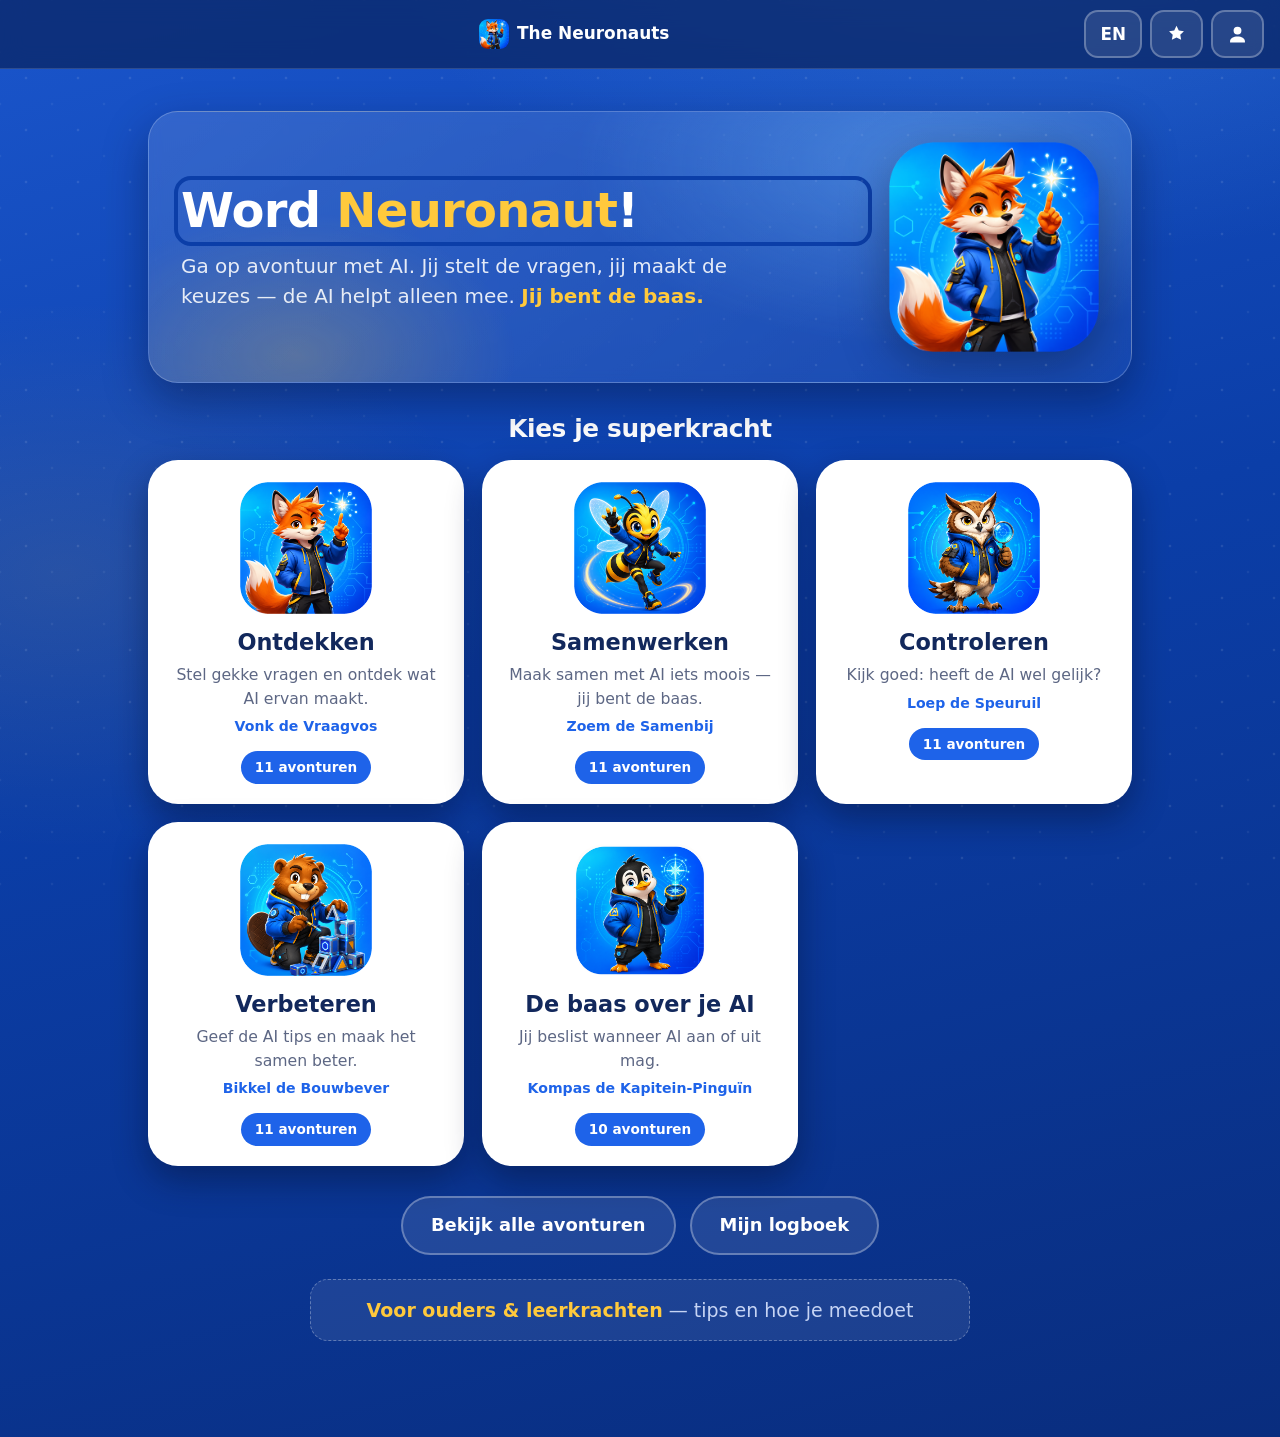
==== commit 43565153: "Add files via upload" ====
--- a/app.html
+++ b/app.html
@@ -4,12 +4,12 @@
   <meta charset="utf-8" />
   <meta name="viewport" content="width=device-width, initial-scale=1, viewport-fit=cover" />
   <meta name="theme-color" content="#FDF9F3" />
-  <title>AI Explorer Academy</title>
+  <title>The Neuronauts</title>
   <meta name="description" content="Speelse AI-avonturen voor kinderen (9–12) om samen met een volwassene nieuwsgierig, kritisch en zelfstandig met AI te leren omgaan. Playful AI adventures for kids to learn to stay in charge of AI." />
-  <meta property="og:title" content="AI Explorer Academy" />
+  <meta property="og:title" content="The Neuronauts" />
   <meta property="og:description" content="Mini AI-avonturen voor kinderen: AI is het vertrekpunt, niet het eindpunt — de mens houdt de regie." />
   <meta property="og:type" content="website" />
-  <link rel="stylesheet" href="styles.css?v=7" />
+  <link rel="stylesheet" href="styles.css?v=8" />
   <link rel="manifest" href="manifest.json" />
   <link rel="icon" href="icon-192.png" />
   <link rel="apple-touch-icon" href="apple-touch-icon.png" />
@@ -20,22 +20,22 @@
     <!-- De app wordt hier door app.js opgebouwd. -->
     <noscript>
       <p style="padding:2rem;font-size:1.2rem">
-        Zet JavaScript aan om AI Explorer Academy te gebruiken. /
-        Please enable JavaScript to use AI Explorer Academy.
+        Zet JavaScript aan om The Neuronauts te gebruiken. /
+        Please enable JavaScript to use The Neuronauts.
       </p>
     </noscript>
   </div>
 
   <!-- Configuratie & taal -->
-  <script src="config.js?v=7"></script>
-  <script src="i18n.js?v=7"></script>
+  <script src="config.js?v=8"></script>
+  <script src="i18n.js?v=8"></script>
   <!-- Kaartdata (data-gedreven; nieuwe kaart = object toevoegen, geen code) -->
-  <script src="cards-nl.js?v=7"></script>
-  <script src="cards-en.js?v=7"></script>
+  <script src="cards-nl.js?v=8"></script>
+  <script src="cards-en.js?v=8"></script>
   <!-- Voortgang lokaal op het apparaat -->
-  <script src="storage.js?v=7"></script>
+  <script src="storage.js?v=8"></script>
   <!-- De app zelf -->
-  <script src="app.js?v=7"></script>
+  <script src="app.js?v=8"></script>
   <script>
     // Installeerbaar + offline (PWA). Werkt alleen via https of localhost;
     // bij openen als los bestand (file://) draait de app gewoon zonder.
